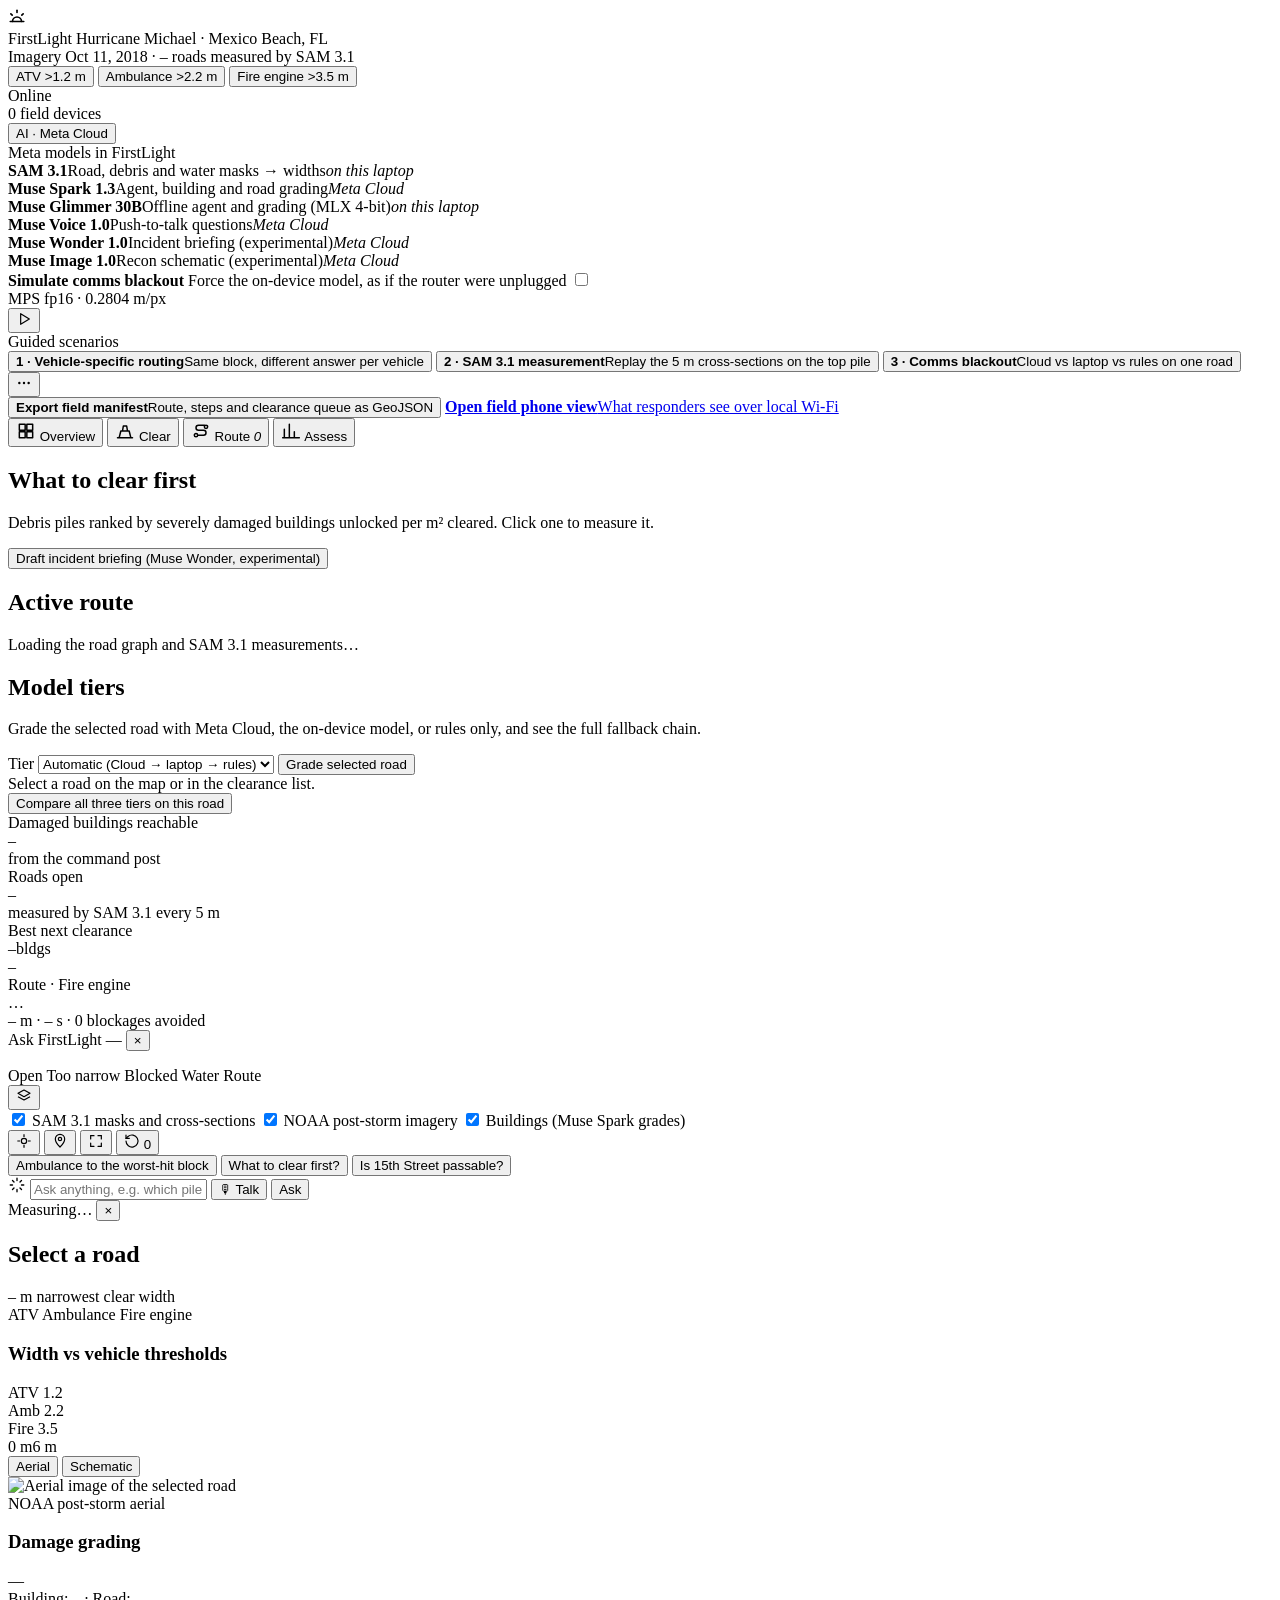
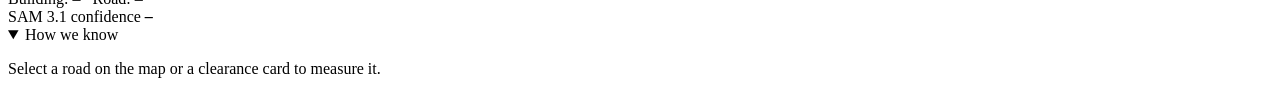
==== ui/index.html @ e76038e6 "feat(ui): redesign commander dashboard and field view" ====
<!DOCTYPE html>
<html lang="en">
<head>
  <meta charset="UTF-8" />
  <meta name="viewport" content="width=device-width, initial-scale=1.0" />
  <title>FirstLight · Commander</title>
  <link rel="stylesheet" href="/vendor/leaflet.css" />
  <link rel="stylesheet" href="/style.css" />
</head>
<body>
  <!-- Top bar: brand, vehicle, live status, AI tier (opens the Meta models panel), demo + more menus -->
  <header class="topbar">
    <div class="brand">
      <div class="brand-mark" aria-hidden="true">
        <svg width="18" height="18" viewBox="0 0 24 24" fill="none" stroke="currentColor" stroke-width="2.2" stroke-linecap="round"><path d="M3 18h18"/><path d="M6 18a6 6 0 0 1 12 0"/><path d="M12 6V3"/><path d="M5.6 9.6 3.8 7.8"/><path d="M18.4 9.6l1.8-1.8"/></svg>
      </div>
      <div class="brand-text">
        <span class="brand-name">FirstLight</span>
        <span class="brand-sub" id="aoi-label">Hurricane Michael · Mexico Beach, FL</span>
      </div>
      <span class="divider" aria-hidden="true"></span>
      <span class="brand-meta" id="brand-meta">Imagery Oct 11, 2018 · <span id="roads-measured">–</span> roads measured by SAM 3.1</span>
    </div>

    <div class="segmented vehicle-selector" role="group" aria-label="Vehicle">
      <button type="button" class="vehicle-btn" data-vehicle="atv" id="btn-vehicle-atv">
        <span class="v-name">ATV</span> <span class="v-thresh">&gt;1.2 m</span>
      </button>
      <button type="button" class="vehicle-btn" data-vehicle="ambulance" id="btn-vehicle-ambulance">
        <span class="v-name">Ambulance</span> <span class="v-thresh">&gt;2.2 m</span>
      </button>
      <button type="button" class="vehicle-btn active" data-vehicle="fire_engine" id="btn-vehicle-fire_engine">
        <span class="v-name">Fire engine</span> <span class="v-thresh">&gt;3.5 m</span>
      </button>
    </div>

    <div class="topbar-right">
      <div class="pill" id="network-status-pill" title="Internet uplink and local Wi-Fi status">
        <span class="status-dot online" id="network-status-dot"></span>
        <span id="network-status-text">Online</span>
      </div>
      <div class="pill" id="field-link-pill" title="Field phones following this dispatch over local Wi-Fi">
        <span class="status-dot" id="field-link-dot"></span>
        <span id="field-link-text">0 field devices</span>
      </div>

      <div class="menu-wrap">
        <button type="button" class="pill pill-ai" id="vlm-tier-badge" aria-haspopup="true" aria-expanded="false"
                data-menu="models-menu" title="Which Meta model is answering; click for all models">AI · Meta Cloud</button>
        <div class="popover popover-wide hidden" id="models-menu" role="dialog" aria-label="Meta models">
          <div class="popover-head">
            <span>Meta models in FirstLight</span>
            <span class="muted" id="warmup-status"></span>
          </div>
          <div class="model-list" id="meta-models-badges">
            <div class="meta-model-chip" data-model="sam-3.1" id="chip-sam-3-1">
              <strong>SAM 3.1</strong><span class="chip-role">Road, debris and water masks → widths</span><em class="chip-sub">on this laptop</em>
            </div>
            <div class="meta-model-chip" data-model="muse-spark-1.3" id="chip-muse-spark">
              <strong>Muse Spark 1.3</strong><span class="chip-role">Agent, building and road grading</span><em class="chip-sub">Meta Cloud</em>
            </div>
            <div class="meta-model-chip" data-model="open-weight-mlx-4bit" id="chip-edge-mlx">
              <strong>Muse Glimmer 30B</strong><span class="chip-role">Offline agent and grading (MLX 4-bit)</span><em class="chip-sub">on this laptop</em>
            </div>
            <div class="meta-model-chip" data-model="muse-voice-transcribe-1.0" id="chip-muse-voice">
              <strong>Muse Voice 1.0</strong><span class="chip-role">Push-to-talk questions</span><em class="chip-sub">Meta Cloud</em>
            </div>
            <div class="meta-model-chip" data-model="muse-wonder-1.0" id="chip-muse-wonder">
              <strong>Muse Wonder 1.0</strong><span class="chip-role">Incident briefing (experimental)</span><em class="chip-sub">Meta Cloud</em>
            </div>
            <div class="meta-model-chip" data-model="muse-image-1.0" id="chip-muse-image">
              <strong>Muse Image 1.0</strong><span class="chip-role">Recon schematic (experimental)</span><em class="chip-sub">Meta Cloud</em>
            </div>
          </div>
          <label class="switch-row" for="toggle-comms-blackout" title="Skip Meta Cloud and answer with the on-device model">
            <span>
              <strong>Simulate comms blackout</strong>
              <span class="muted">Force the on-device model, as if the router were unplugged</span>
            </span>
            <span class="switch"><input type="checkbox" id="toggle-comms-blackout" /><span class="switch-track"></span></span>
          </label>
          <div class="popover-foot muted" id="hw-status-badge">MPS fp16 · 0.2804 m/px</div>
        </div>
      </div>

      <div class="menu-wrap">
        <button type="button" class="icon-btn" aria-haspopup="true" aria-expanded="false" data-menu="demo-menu"
                aria-label="Demo scenarios" title="Demo scenarios">
          <svg width="16" height="16" viewBox="0 0 24 24" fill="none" stroke="currentColor" stroke-width="1.8" stroke-linejoin="round"><path d="M7 4v16l13-8z"/></svg>
        </button>
        <div class="popover hidden" id="demo-menu" role="menu" aria-label="Demo scenarios">
          <div class="popover-head"><span>Guided scenarios</span></div>
          <div class="demo-scenarios-bar" id="demo-scenarios-bar">
            <button type="button" class="menu-item demo-scenario-btn" id="btn-scenario-1" data-scenario="1">
              <strong>1 · Vehicle-specific routing</strong><span class="muted">Same block, different answer per vehicle</span>
            </button>
            <button type="button" class="menu-item demo-scenario-btn" id="btn-scenario-2" data-scenario="2">
              <strong>2 · SAM 3.1 measurement</strong><span class="muted">Replay the 5 m cross-sections on the top pile</span>
            </button>
            <button type="button" class="menu-item demo-scenario-btn" id="btn-scenario-3" data-scenario="3">
              <strong>3 · Comms blackout</strong><span class="muted">Cloud vs laptop vs rules on one road</span>
            </button>
          </div>
        </div>
      </div>

      <div class="menu-wrap">
        <button type="button" class="icon-btn" aria-haspopup="true" aria-expanded="false" data-menu="more-menu"
                aria-label="More" title="More">
          <svg width="16" height="16" viewBox="0 0 24 24" fill="currentColor"><circle cx="5" cy="12" r="1.8"/><circle cx="12" cy="12" r="1.8"/><circle cx="19" cy="12" r="1.8"/></svg>
        </button>
        <div class="popover hidden" id="more-menu" role="menu" aria-label="More">
          <button type="button" class="menu-item" id="btn-export-manifest">
            <strong>Export field manifest</strong><span class="muted">Route, steps and clearance queue as GeoJSON</span>
          </button>
          <a class="menu-item" href="/field" target="_blank" rel="noopener">
            <strong>Open field phone view</strong><span class="muted">What responders see over local Wi-Fi</span>
          </a>
        </div>
      </div>
    </div>
  </header>

  <div class="shell">
    <!-- Left rail: map overview plus the three working panels -->
    <nav class="rail" aria-label="Panels">
      <button type="button" class="rail-btn panel-tab active" data-tab="overview" id="tab-btn-overview">
        <svg width="20" height="20" viewBox="0 0 24 24" fill="none" stroke="currentColor" stroke-width="1.8" stroke-linejoin="round"><path d="M4 4h7v7H4zM13 4h7v7h-7zM4 13h7v7H4zM13 13h7v7h-7z"/></svg>
        <span>Overview</span>
      </button>
      <button type="button" class="rail-btn panel-tab" data-tab="roi" id="tab-btn-roi">
        <svg width="20" height="20" viewBox="0 0 24 24" fill="none" stroke="currentColor" stroke-width="1.8" stroke-linecap="round" stroke-linejoin="round"><path d="M3 20h18M5 20l2-8h10l2 8M9 12l1-6h4l1 6"/></svg>
        <span>Clear</span>
      </button>
      <button type="button" class="rail-btn panel-tab" data-tab="steps" id="tab-btn-steps">
        <svg width="20" height="20" viewBox="0 0 24 24" fill="none" stroke="currentColor" stroke-width="1.8" stroke-linecap="round" stroke-linejoin="round"><path d="M6 19a2 2 0 1 0 0-4 2 2 0 0 0 0 4zM18 9a2 2 0 1 0 0-4 2 2 0 0 0 0 4zM8 17h7a3 3 0 0 0 0-6H9a3 3 0 0 1 0-6h7"/></svg>
        <span>Route <em class="rail-count" id="steps-count">0</em></span>
      </button>
      <button type="button" class="rail-btn panel-tab" data-tab="assess" id="tab-btn-assess">
        <svg width="20" height="20" viewBox="0 0 24 24" fill="none" stroke="currentColor" stroke-width="1.8" stroke-linecap="round"><path d="M4 20V10M10 20V4M16 20v-7M22 20H2"/></svg>
        <span>Assess</span>
      </button>
    </nav>

    <!-- Drawer for the Clear / Route / Assess panels (hidden on Overview) -->
    <aside class="drawer hidden" id="drawer" aria-label="Panel">
      <div class="tab-content" id="tab-overview"></div>

      <div class="tab-content" id="tab-roi">
        <div class="drawer-head">
          <h2>What to clear first</h2>
          <p class="muted">Debris piles ranked by severely damaged buildings unlocked per m² cleared. Click one to measure it.</p>
        </div>
        <div class="roi-list" id="roi-queue-list"></div>
        <div class="wonder-briefing-bar">
          <button type="button" class="btn btn-ghost" id="btn-wonder-briefing">Draft incident briefing (Muse Wonder, experimental)</button>
          <div class="wonder-briefing-box hidden" id="wonder-briefing-box"></div>
        </div>
      </div>

      <div class="tab-content" id="tab-steps">
        <div class="drawer-head">
          <h2>Active route</h2>
          <p class="muted" id="route-rationale-text">Loading the road graph and SAM 3.1 measurements…</p>
        </div>
        <div class="route-compare" id="multi-class-comparison"></div>
        <div class="steps-list" id="route-steps-list"></div>
      </div>

      <div class="tab-content" id="tab-assess">
        <div class="drawer-head">
          <h2>Model tiers</h2>
          <p class="muted">Grade the selected road with Meta Cloud, the on-device model, or rules only, and see the full fallback chain.</p>
        </div>
        <div class="vlm-controls">
          <label for="select-failover-mode" class="field-label">Tier</label>
          <select id="select-failover-mode" class="select">
            <option value="auto">Automatic (Cloud → laptop → rules)</option>
            <option value="force_mlx">On-device Muse Glimmer only</option>
            <option value="force_deterministic">Rules only (no model)</option>
            <option value="force_cloud">Meta Cloud only</option>
          </select>
          <button type="button" class="btn btn-primary" id="btn-run-assess">Grade selected road</button>
        </div>
        <div class="assess-card" id="assess-result-box">Select a road on the map or in the clearance list.</div>
        <div class="benchmark-dock-section">
          <button type="button" class="btn btn-ghost" id="btn-benchmark-tiers">Compare all three tiers on this road</button>
          <div class="benchmark-tiers-box hidden" id="benchmark-tiers-box"></div>
        </div>
      </div>
    </aside>

    <!-- Full-bleed map stage -->
    <main class="stage">
      <div id="map" class="map-canvas" aria-label="Mexico Beach map"></div>

      <section class="kpis" aria-label="Situation">
        <div class="kpi" id="kpi-reach">
          <span class="kpi-label">Damaged buildings reachable</span>
          <div class="kpi-value"><span class="num warn" id="kpi-reach-val">–</span><span class="of" id="kpi-reach-of"></span></div>
          <span class="kpi-sub" id="kpi-reach-sub">from the command post</span>
        </div>
        <div class="kpi" id="kpi-roads">
          <span class="kpi-label" id="kpi-roads-label">Roads open</span>
          <div class="kpi-value"><span class="num" id="kpi-roads-val">–</span><span class="of" id="kpi-roads-of"></span></div>
          <span class="kpi-sub">measured by SAM 3.1 every 5 m</span>
        </div>
        <div class="kpi" id="kpi-clear">
          <span class="kpi-label">Best next clearance</span>
          <div class="kpi-value"><span class="num ok" id="kpi-clear-val">–</span><span class="of">bldgs</span></div>
          <span class="kpi-sub" id="kpi-clear-sub">–</span>
        </div>
        <!-- Active route summary -->
        <div class="kpi kpi-route route-banner" id="route-banner">
          <span class="kpi-label">Route · <span id="route-class-label">Fire engine</span></span>
          <div class="kpi-value"><span class="num" id="route-status-val">…</span></div>
          <span class="kpi-sub"><span id="route-distance-val">– m</span> · <span id="route-eta-val">– s</span> · <span id="route-detours-val">0</span> blockages avoided</span>
        </div>
      </section>

      <div class="toast unlocked-impact-banner hidden" id="unlocked-impact-banner" role="status" aria-live="polite">
        <span class="toast-dot" aria-hidden="true"></span>
        <span id="unlocked-impact-text"></span>
      </div>
      <div class="caliper-scan-readout hidden" id="caliper-scan-readout" role="status" aria-live="polite"></div>

      <!-- Ask FirstLight answer panel -->
      <aside class="agent-panel hidden" id="agent-panel" aria-live="polite" aria-label="Ask FirstLight answer">
        <div class="agent-panel-head">
          <span class="agent-title">Ask FirstLight</span>
          <span class="agent-tier" id="agent-tier">—</span>
          <button type="button" class="icon-btn small" id="agent-close" aria-label="Close">×</button>
        </div>
        <div class="agent-body">
          <div class="agent-question" id="agent-question"></div>
          <ol class="agent-steps" id="agent-steps"></ol>
          <div class="agent-answer" id="agent-answer"></div>
        </div>
        <div class="agent-verify" id="agent-verify"></div>
      </aside>

      <!-- Legend -->
      <div class="legend" aria-label="Legend">
        <span class="legend-item"><i class="sw sw-open"></i>Open</span>
        <span class="legend-item"><i class="sw sw-narrow"></i>Too narrow</span>
        <span class="legend-item"><i class="sw sw-blocked"></i>Blocked</span>
        <span class="legend-item"><i class="sw sw-water"></i>Water</span>
        <span class="legend-item"><i class="sw sw-route"></i>Route</span>
      </div>

      <!-- Map tools (zoom control is added here by Leaflet's bottom-right corner) -->
      <div class="map-tools" aria-label="Map tools">
        <div class="menu-wrap">
          <button type="button" class="tool-btn" data-menu="layers-menu" aria-haspopup="true" aria-expanded="false" aria-label="Map layers" title="Map layers">
            <svg width="16" height="16" viewBox="0 0 24 24" fill="none" stroke="currentColor" stroke-width="1.8" stroke-linejoin="round"><path d="M12 3l9 5-9 5-9-5z"/><path d="M3 13l9 5 9-5"/></svg>
          </button>
          <div class="popover popover-up hidden" id="layers-menu" role="dialog" aria-label="Map layers">
            <label class="check-row"><input type="checkbox" id="toggle-caliper-rays" checked /> SAM 3.1 masks and cross-sections</label>
            <label class="check-row"><input type="checkbox" id="toggle-raster" checked /> NOAA post-storm imagery</label>
            <label class="check-row"><input type="checkbox" id="toggle-buildings" checked /> Buildings (Muse Spark grades)</label>
          </div>
        </div>
        <button type="button" class="tool-btn" id="btn-pick-origin" title="Set route start: then click the map" aria-label="Set route start">
          <svg width="16" height="16" viewBox="0 0 24 24" fill="none" stroke="currentColor" stroke-width="1.8"><circle cx="12" cy="12" r="4"/><path d="M12 2v4M12 18v4M2 12h4M18 12h4"/></svg>
        </button>
        <button type="button" class="tool-btn" id="btn-pick-dest" title="Set route destination: then click the map" aria-label="Set route destination">
          <svg width="16" height="16" viewBox="0 0 24 24" fill="none" stroke="currentColor" stroke-width="1.8" stroke-linejoin="round"><path d="M12 21s-7-6.5-7-12a7 7 0 0 1 14 0c0 5.5-7 12-7 12z"/><circle cx="12" cy="9" r="2.5"/></svg>
        </button>
        <button type="button" class="tool-btn" id="btn-fit-aoi" title="Fit the road network" aria-label="Fit the road network">
          <svg width="16" height="16" viewBox="0 0 24 24" fill="none" stroke="currentColor" stroke-width="1.8" stroke-linecap="round"><path d="M4 9V4h5M20 9V4h-5M4 15v5h5M20 15v5h-5"/></svg>
        </button>
        <button type="button" class="tool-btn tool-reset" id="btn-reset-sim" title="Undo all simulated clearances" aria-label="Undo simulated clearances">
          <svg width="16" height="16" viewBox="0 0 24 24" fill="none" stroke="currentColor" stroke-width="1.8" stroke-linecap="round"><path d="M3 12a9 9 0 1 0 3-6.7L3 8"/><path d="M3 3v5h5"/></svg>
          <span class="tool-badge" id="cleared-count">0</span>
        </button>
      </div>

      <!-- Ask FirstLight command bar -->
      <section class="command" id="agent-bar" aria-label="Ask FirstLight">
        <div class="agent-suggestions">
          <button type="button" class="agent-chip" data-q="Get an ambulance to the worst-hit block">Ambulance to the worst-hit block</button>
          <button type="button" class="agent-chip" data-q="Which debris pile should we clear first for fire engines?">What to clear first?</button>
          <button type="button" class="agent-chip" data-q="Is 15th Street passable for an ambulance?">Is 15th Street passable?</button>
        </div>
        <form class="agent-form" id="agent-form" autocomplete="off">
          <svg class="agent-spark" width="18" height="18" viewBox="0 0 24 24" fill="none" stroke="currentColor" stroke-width="1.8" stroke-linecap="round" aria-hidden="true"><path d="M12 3v3M12 18v3M3 12h3M18 12h3M6 6l2 2M16 16l2 2M6 18l2-2M16 8l2-2"/></svg>
          <input type="text" id="agent-input" class="agent-input" maxlength="500"
                 placeholder="Ask anything, e.g. which pile should we clear first?" aria-label="Ask FirstLight" />
          <span class="agent-voice-status" id="agent-voice-status" aria-live="polite"></span>
          <button type="button" class="btn btn-mic agent-mic-btn" id="agent-mic-btn" aria-pressed="false"
                  title="Push to talk: speak your question (Muse Voice Transcribe)">&#x1F399; Talk</button>
          <button type="submit" class="btn btn-primary agent-ask-btn" id="agent-ask-btn">Ask</button>
        </form>
      </section>
    </main>

    <!-- Road inspector (opens when a road or clearance card is selected) -->
    <aside class="inspector inspector-dock hidden" id="corridor-inspector-dock" aria-label="Road inspector">
      <div class="insp-head">
        <div class="insp-head-row">
          <span class="chip" id="inspector-status-chip">Measuring…</span>
          <button type="button" class="icon-btn small" id="inspector-close" aria-label="Close road inspector">×</button>
        </div>
        <h2 class="insp-road-name" id="inspector-road-name">Select a road</h2>
        <div class="insp-width">
          <span class="insp-width-val" id="gauge-measured-span-label">– m</span>
          <span class="muted">narrowest clear width</span>
        </div>
        <div class="gauge-badges-row" id="gauge-vehicle-badges">
          <span class="gauge-v-badge" id="gauge-badge-atv">ATV</span>
          <span class="gauge-v-badge" id="gauge-badge-ambulance">Ambulance</span>
          <span class="gauge-v-badge" id="gauge-badge-fire_engine">Fire engine</span>
        </div>
      </div>

      <section class="insp-section caliper-gauge-card" id="caliper-threshold-gauge">
        <div class="section-title"><h3>Width vs vehicle thresholds</h3><span class="muted insp-caliper-reading" id="inspector-caliper-reading"></span></div>
        <div class="gauge-track">
          <div class="gauge-fill" id="caliper-gauge-fill" style="width: 0%;"></div>
          <div class="gauge-marker" style="left: 20%;" title="ATV needs 1.2 m"><span class="marker-line"></span><span class="marker-tag">ATV 1.2</span></div>
          <div class="gauge-marker" style="left: 36.67%;" title="Ambulance needs 2.2 m"><span class="marker-line"></span><span class="marker-tag">Amb 2.2</span></div>
          <div class="gauge-marker" style="left: 58.33%;" title="Fire engine needs 3.5 m"><span class="marker-line"></span><span class="marker-tag">Fire 3.5</span></div>
        </div>
        <div class="gauge-scale"><span>0 m</span><span>6 m</span></div>
      </section>

      <section class="insp-section">
        <div class="crop-frame">
          <div class="segmented small crop-mode-tabs" role="group" aria-label="Image">
            <button type="button" class="crop-tab-btn active" id="btn-view-crop" data-view="crop">Aerial</button>
            <button type="button" class="crop-tab-btn" id="btn-view-schematic" data-view="schematic">Schematic</button>
          </div>
          <img id="inspector-crop-img" src="/api/raster-preview.png" alt="Aerial image of the selected road" />
          <div class="crop-caption" id="inspector-crop-caption">NOAA post-storm aerial</div>
        </div>
      </section>

      <section class="insp-section">
        <div class="section-title"><h3>Damage grading</h3><span class="chip chip-ai inspector-tier-pill" id="inspector-tier-pill">—</span></div>
        <div class="kv" id="inspector-severity-row">Building: – · Road: –</div>
        <div class="kv muted" id="inspector-latency-row"></div>
        <div class="kv insp-conf-row" id="inspector-sam-conf-row">
          <span>SAM 3.1 confidence <strong id="inspector-sam-conf-val">–</strong></span>
          <span class="drone-recon-badge" id="inspector-drone-recon-badge"></span>
        </div>
        <details class="how" open>
          <summary>How we know</summary>
          <p class="inspector-rationale" id="inspector-rationale-text">Select a road on the map or a clearance card to measure it.</p>
        </details>
      </section>
    </aside>
  </div>

  <script src="/vendor/leaflet.js"></script>
  <script src="/app.js"></script>
</body>
</html>
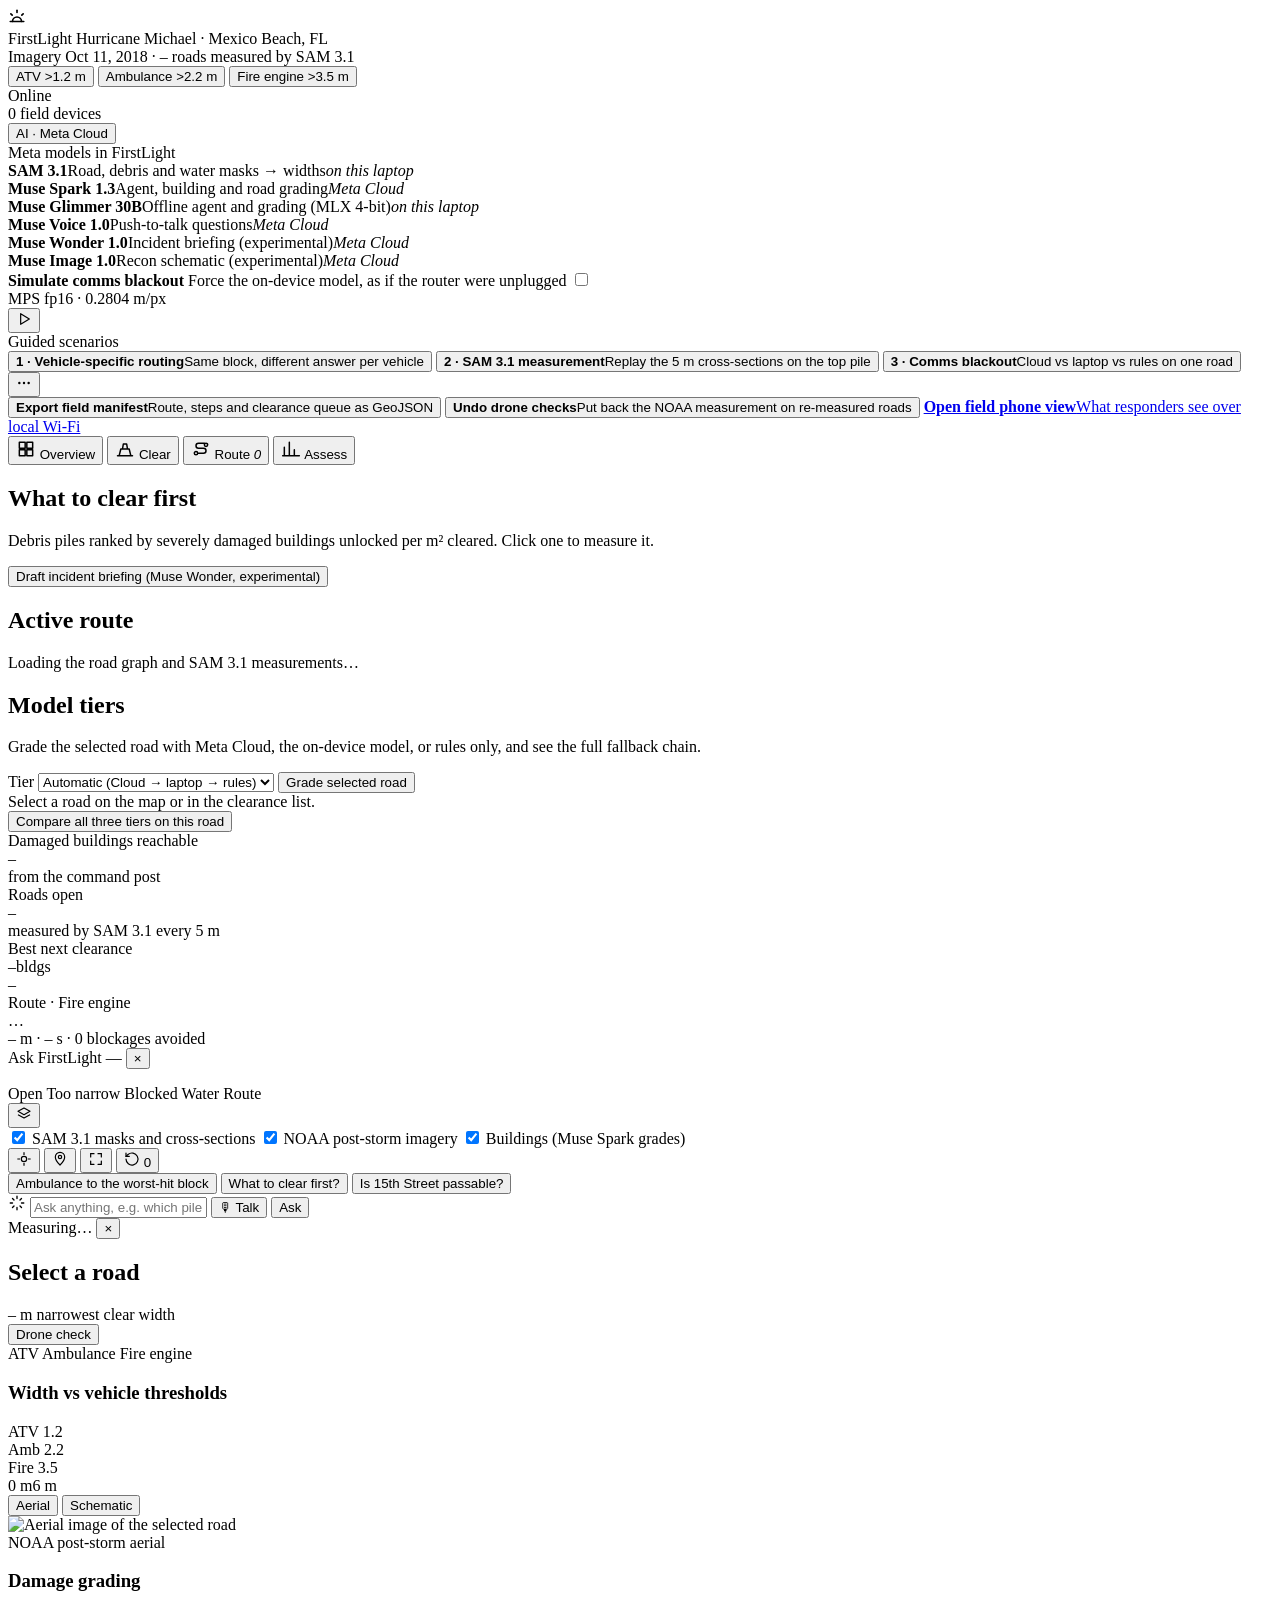
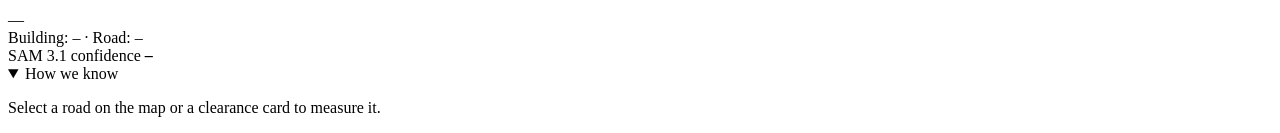
==== commit 5eab7ef9: "feat(drone): re-measure flagged roads on CRASAR drone imagery" ====
--- a/ui/index.html
+++ b/ui/index.html
@@ -113,6 +113,9 @@
           <button type="button" class="menu-item" id="btn-export-manifest">
             <strong>Export field manifest</strong><span class="muted">Route, steps and clearance queue as GeoJSON</span>
           </button>
+          <button type="button" class="menu-item" id="btn-drone-reset">
+            <strong>Undo drone checks</strong><span class="muted">Put back the NOAA measurement on re-measured roads</span>
+          </button>
           <a class="menu-item" href="/field" target="_blank" rel="noopener">
             <strong>Open field phone view</strong><span class="muted">What responders see over local Wi-Fi</span>
           </a>
@@ -306,6 +309,11 @@
           <span class="insp-width-val" id="gauge-measured-span-label">– m</span>
           <span class="muted">narrowest clear width</span>
         </div>
+        <div class="drone-row hidden" id="drone-row">
+          <button type="button" class="btn btn-drone" id="btn-drone-check"
+                  title="Re-measure this road with SAM 3.1 on drone imagery (CRASAR, Oct 13–14, 2018)">Drone check</button>
+          <span class="drone-source" id="drone-source"></span>
+        </div>
         <div class="gauge-badges-row" id="gauge-vehicle-badges">
           <span class="gauge-v-badge" id="gauge-badge-atv">ATV</span>
           <span class="gauge-v-badge" id="gauge-badge-ambulance">Ambulance</span>
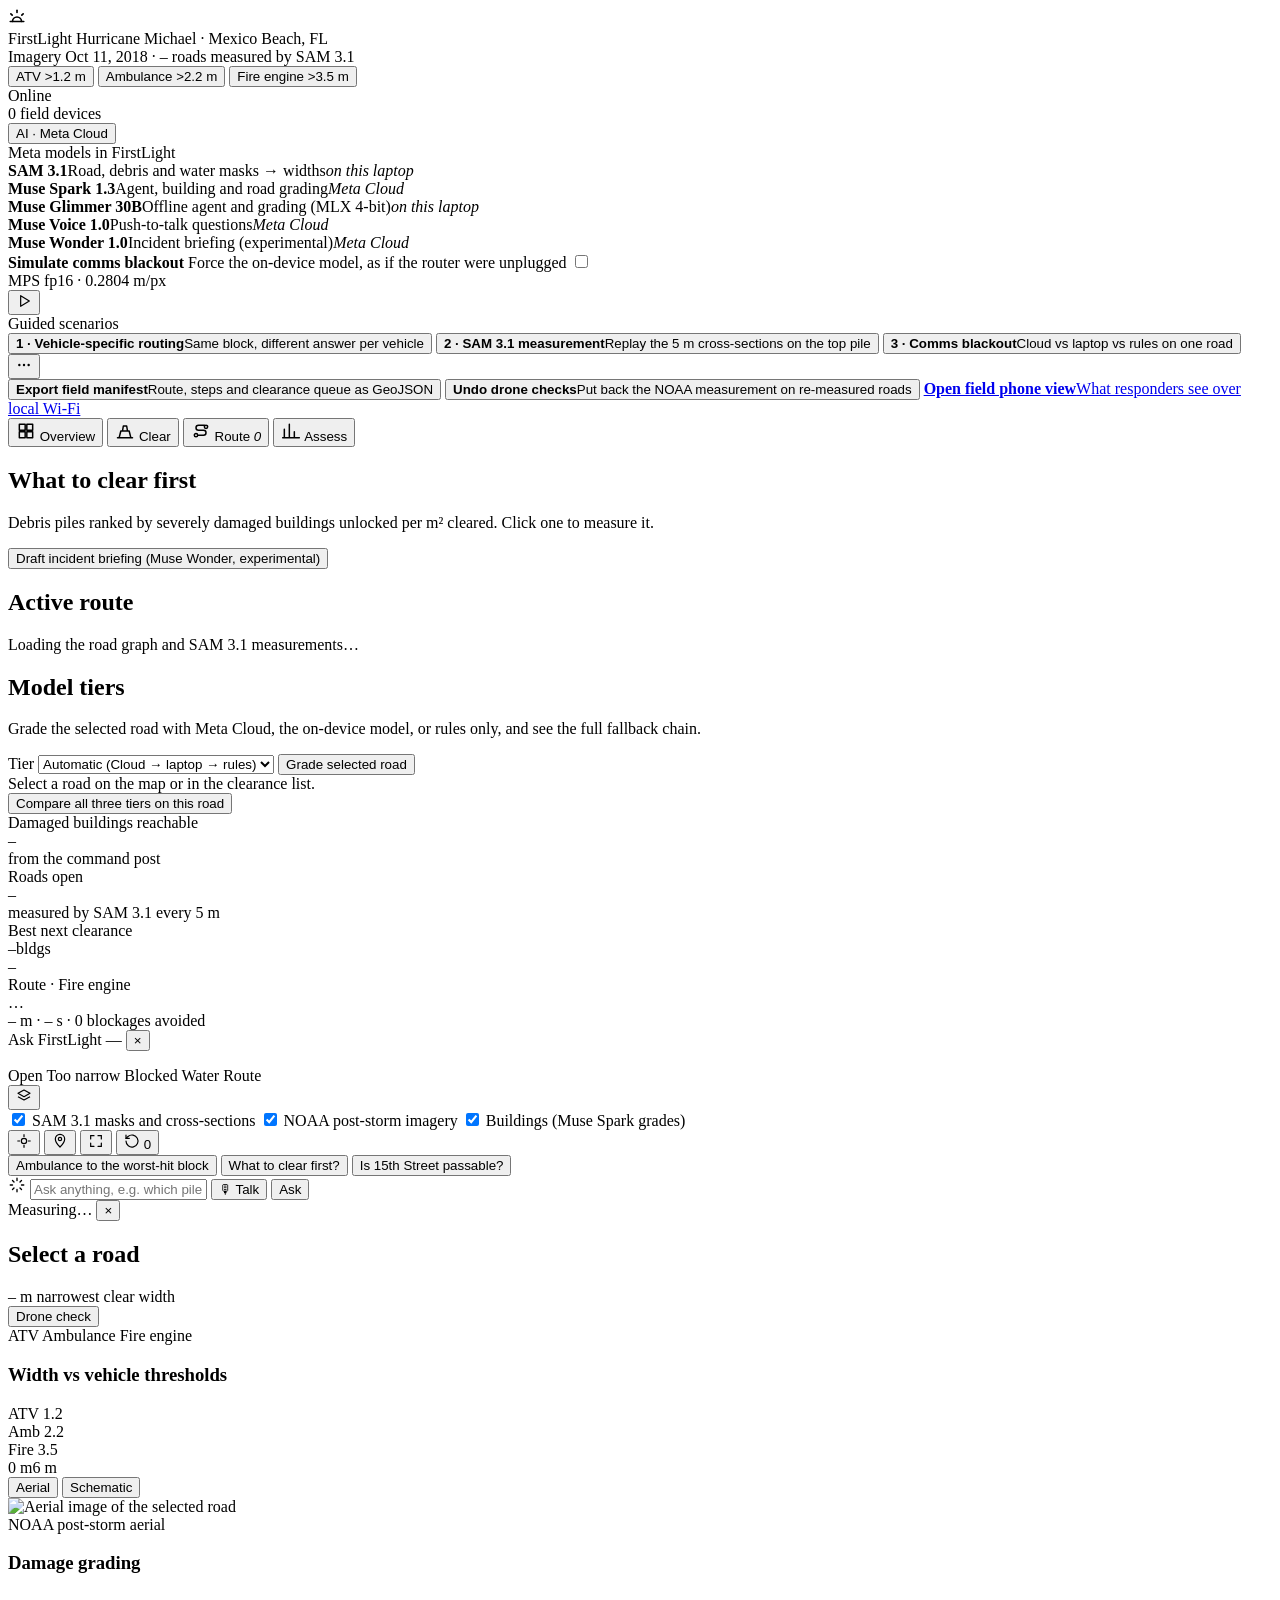
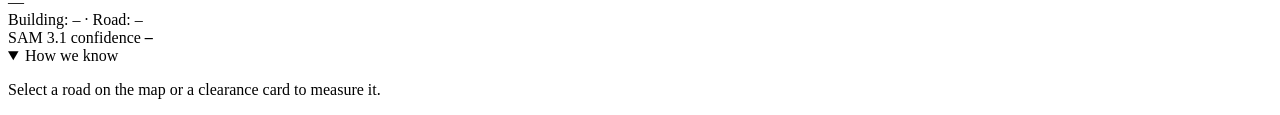
==== commit 6eb805cf: "feat(ui): show measured SAM 3.1 cross-sections in the schematic view" ====
--- a/ui/index.html
+++ b/ui/index.html
@@ -68,9 +68,6 @@
             <div class="meta-model-chip" data-model="muse-wonder-1.0" id="chip-muse-wonder">
               <strong>Muse Wonder 1.0</strong><span class="chip-role">Incident briefing (experimental)</span><em class="chip-sub">Meta Cloud</em>
             </div>
-            <div class="meta-model-chip" data-model="muse-image-1.0" id="chip-muse-image">
-              <strong>Muse Image 1.0</strong><span class="chip-role">Recon schematic (experimental)</span><em class="chip-sub">Meta Cloud</em>
-            </div>
           </div>
           <label class="switch-row" for="toggle-comms-blackout" title="Skip Meta Cloud and answer with the on-device model">
             <span>
@@ -336,7 +333,7 @@
         <div class="crop-frame">
           <div class="segmented small crop-mode-tabs" role="group" aria-label="Image">
             <button type="button" class="crop-tab-btn active" id="btn-view-crop" data-view="crop">Aerial</button>
-            <button type="button" class="crop-tab-btn" id="btn-view-schematic" data-view="schematic">Schematic</button>
+            <button type="button" class="crop-tab-btn" id="btn-view-schematic" data-view="schematic" title="SAM 3.1 cross-sections drawn on the image they were measured from">Schematic</button>
           </div>
           <img id="inspector-crop-img" src="/api/raster-preview.png" alt="Aerial image of the selected road" />
           <div class="crop-caption" id="inspector-crop-caption">NOAA post-storm aerial</div>
@@ -360,6 +357,7 @@
   </div>
 
   <script src="/vendor/leaflet.js"></script>
+  <script src="/ui/street-labels.js"></script>
   <script src="/app.js"></script>
 </body>
 </html>
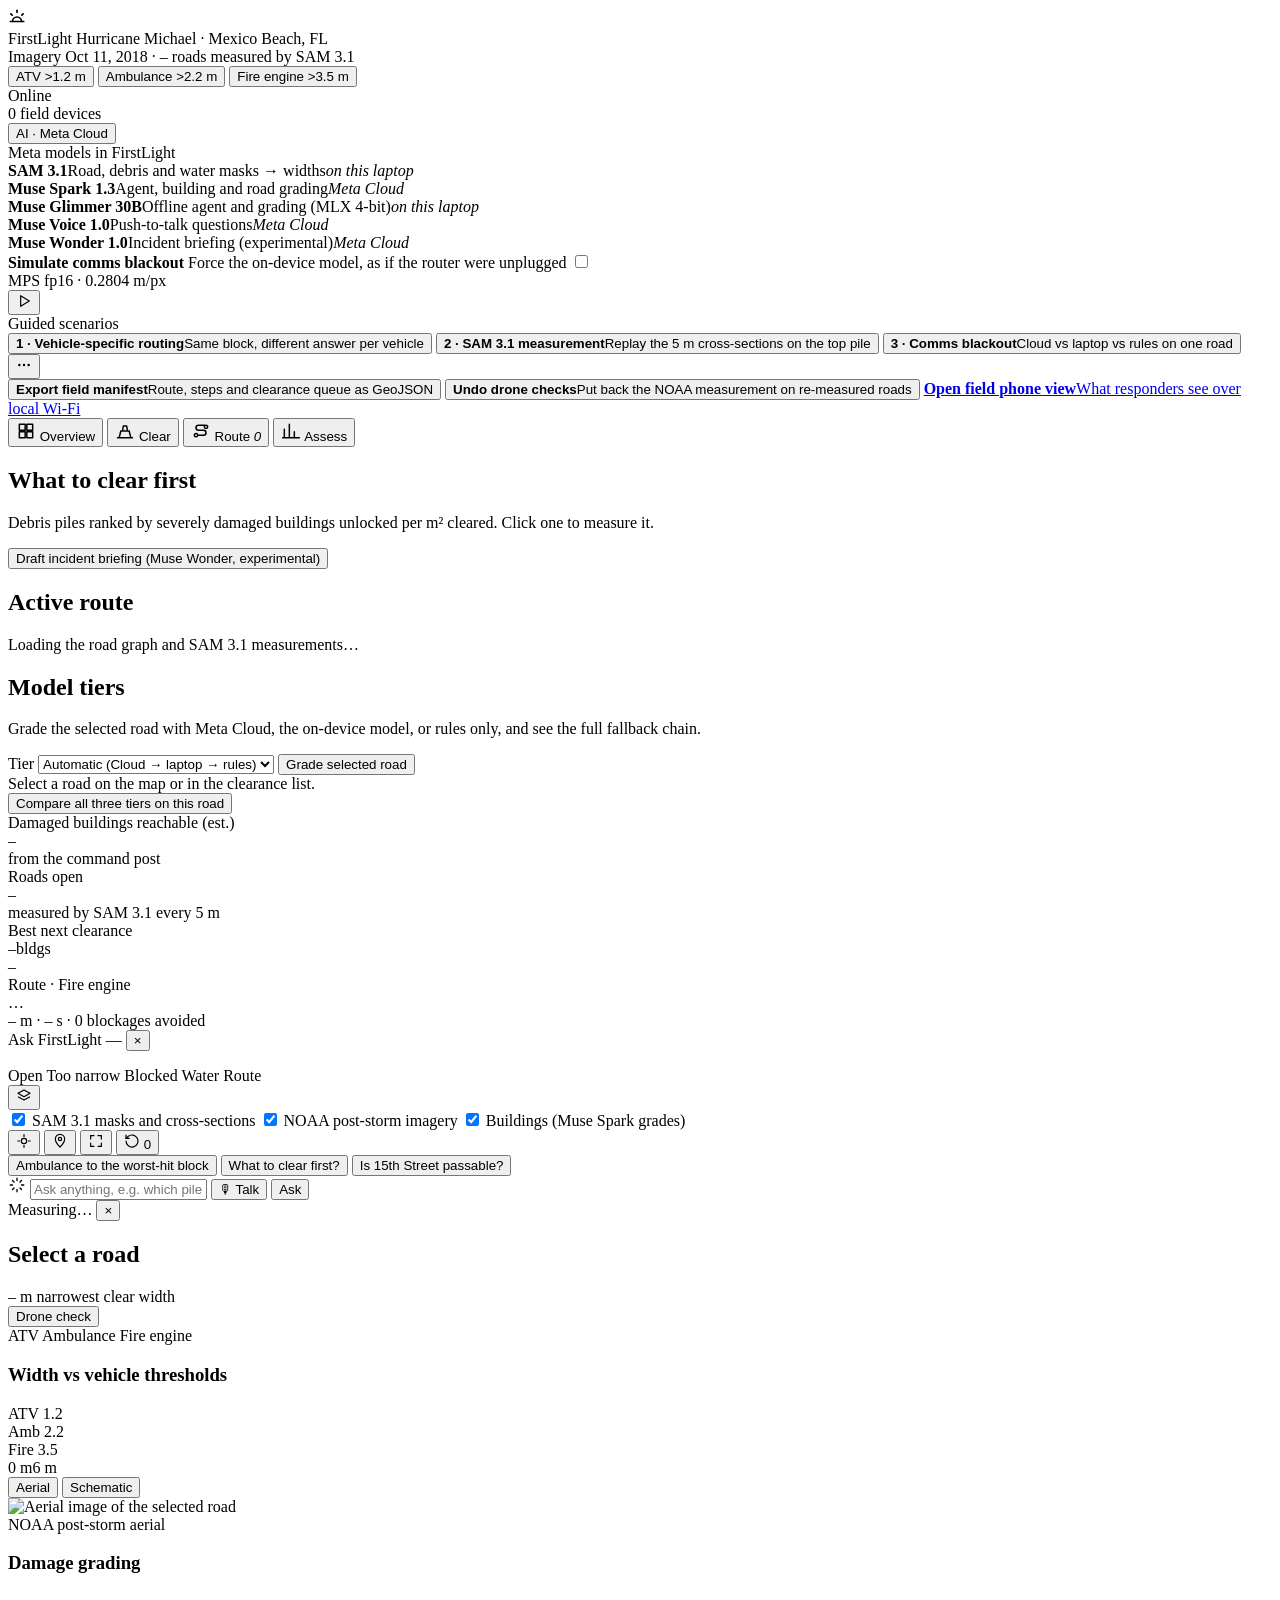
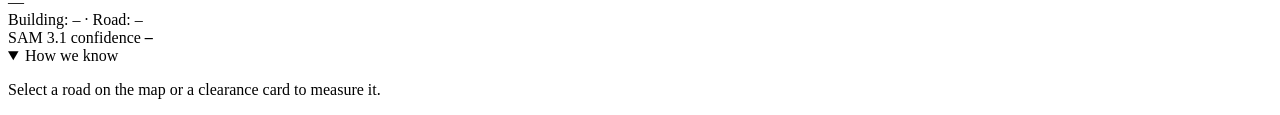
==== commit 1de2ccfe: "fix(ui): label simulated clearances, recorded drone data and damage estimates" ====
--- a/ui/index.html
+++ b/ui/index.html
@@ -196,7 +196,7 @@
 
       <section class="kpis" aria-label="Situation">
         <div class="kpi" id="kpi-reach">
-          <span class="kpi-label">Damaged buildings reachable</span>
+          <span class="kpi-label" title="Buildings Muse Spark grades major damage or destroyed: model estimates, to prioritise checks, not confirmed damage">Damaged buildings reachable (est.)</span>
           <div class="kpi-value"><span class="num warn" id="kpi-reach-val">–</span><span class="of" id="kpi-reach-of"></span></div>
           <span class="kpi-sub" id="kpi-reach-sub">from the command post</span>
         </div>
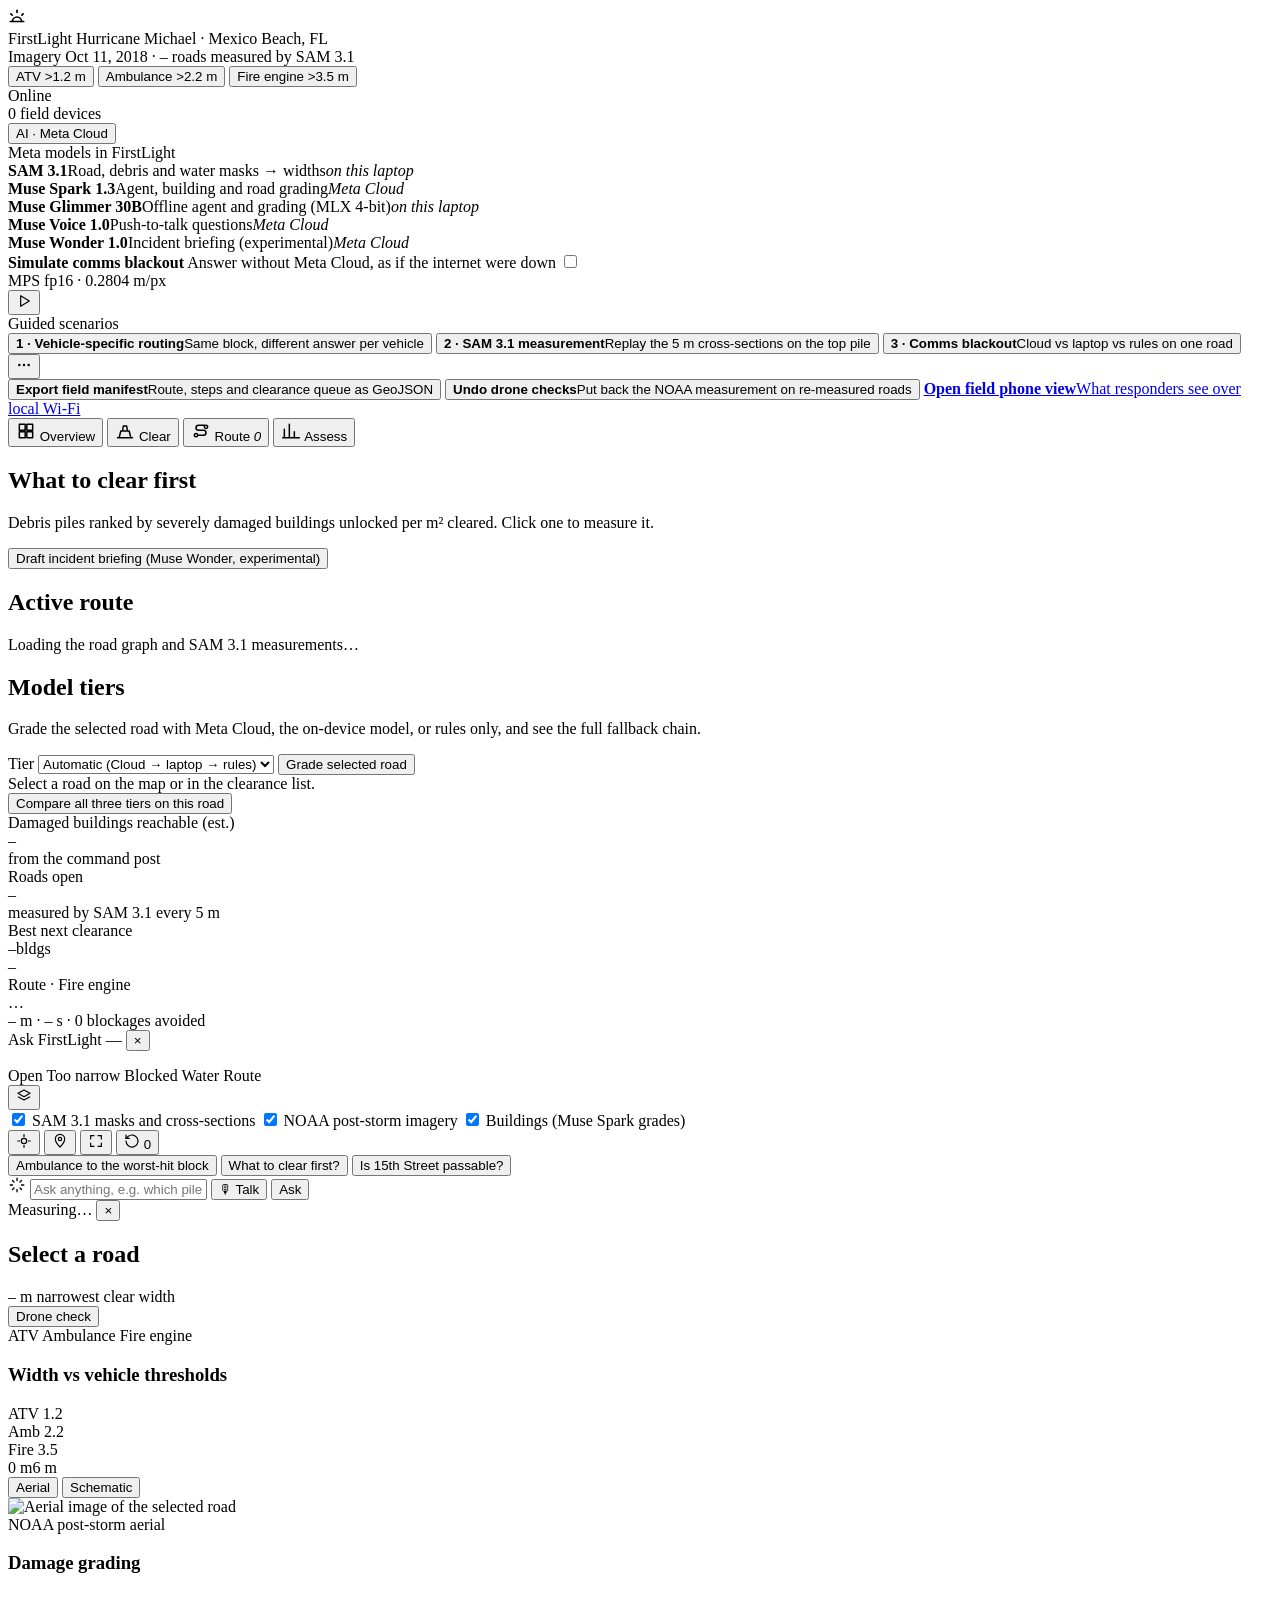
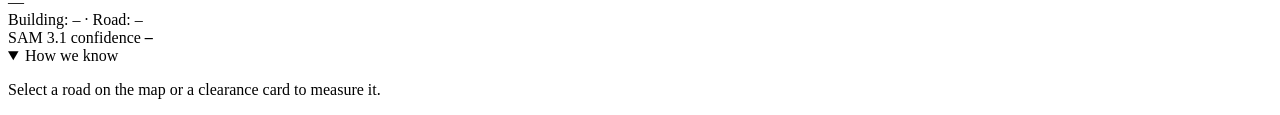
==== commit 64b6c273: "fix(ui): keep the network pill to connectivity only" ====
--- a/ui/index.html
+++ b/ui/index.html
@@ -69,10 +69,10 @@
               <strong>Muse Wonder 1.0</strong><span class="chip-role">Incident briefing (experimental)</span><em class="chip-sub">Meta Cloud</em>
             </div>
           </div>
-          <label class="switch-row" for="toggle-comms-blackout" title="Skip Meta Cloud and answer with the on-device model">
+          <label class="switch-row" for="toggle-comms-blackout" title="Skip Meta Cloud: the laptop model answers if installed, otherwise rules and measurements">
             <span>
               <strong>Simulate comms blackout</strong>
-              <span class="muted">Force the on-device model, as if the router were unplugged</span>
+              <span class="muted">Answer without Meta Cloud, as if the internet were down</span>
             </span>
             <span class="switch"><input type="checkbox" id="toggle-comms-blackout" /><span class="switch-track"></span></span>
           </label>
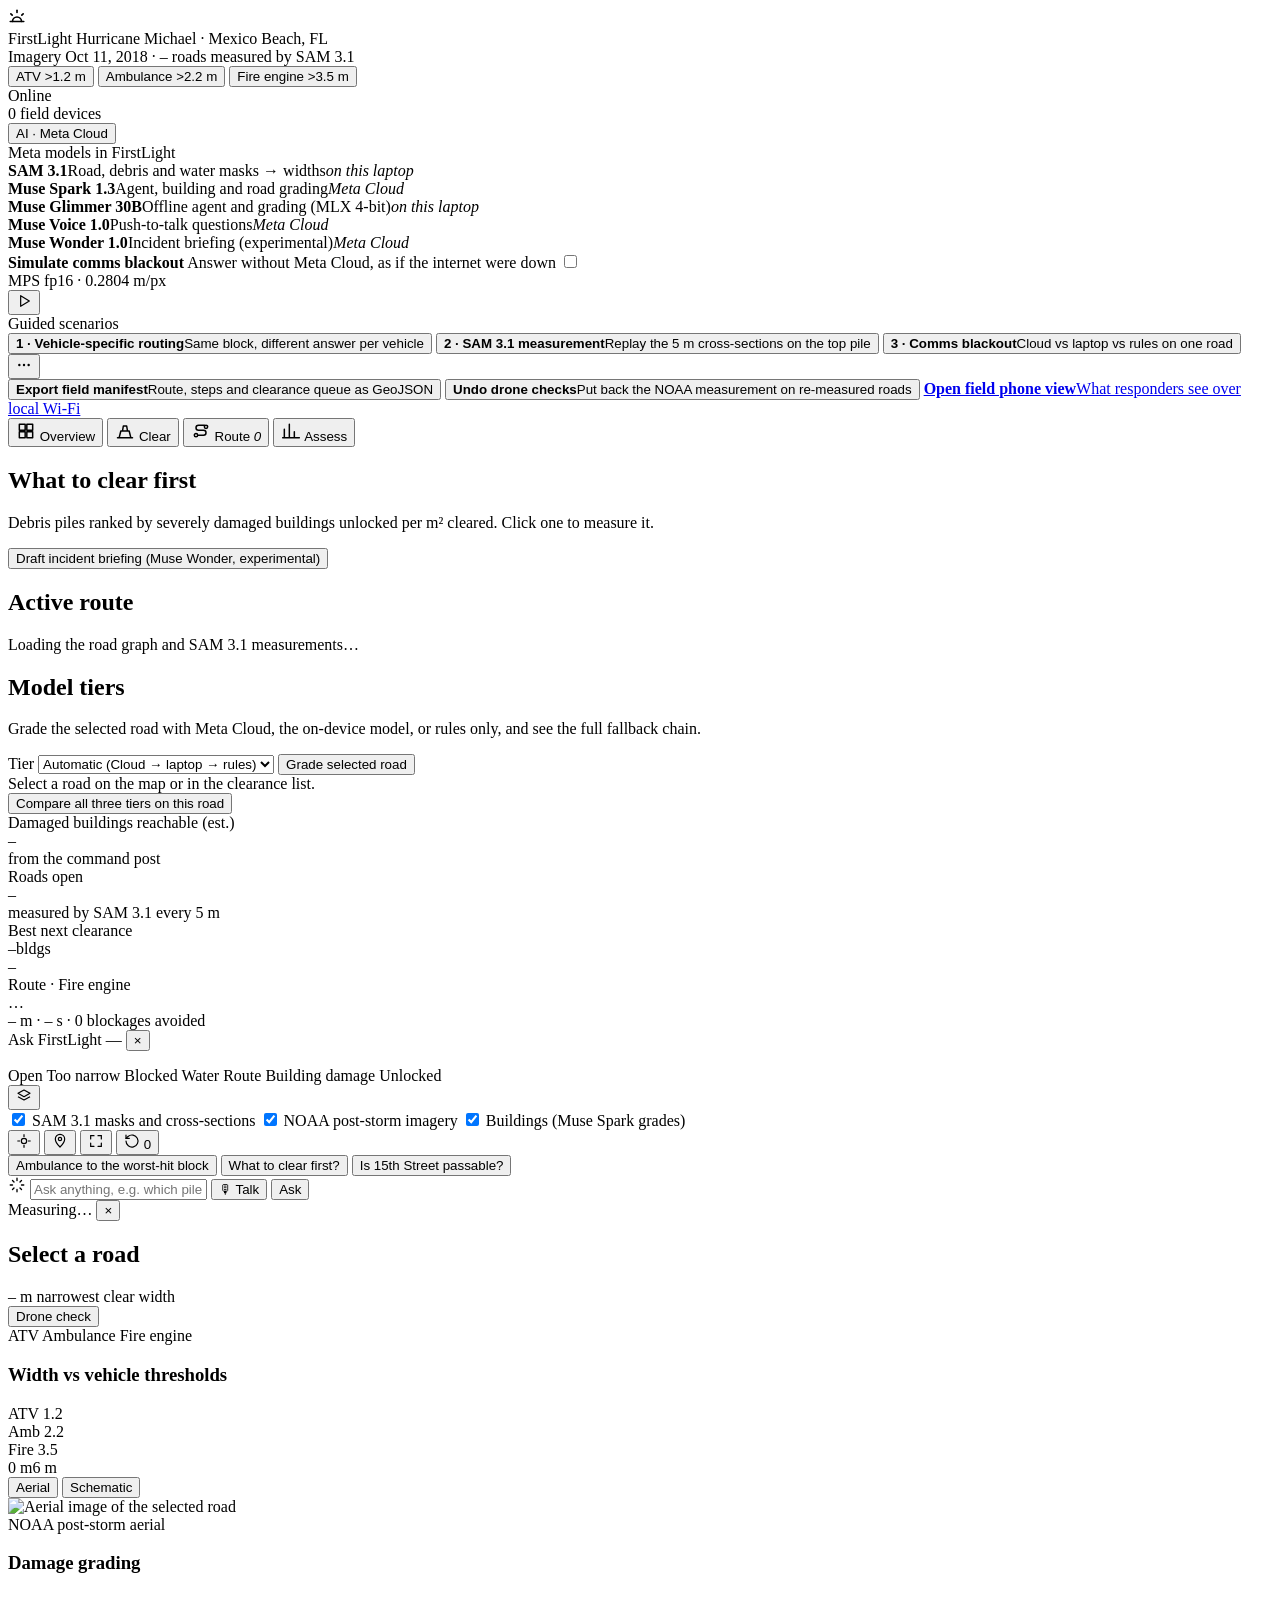
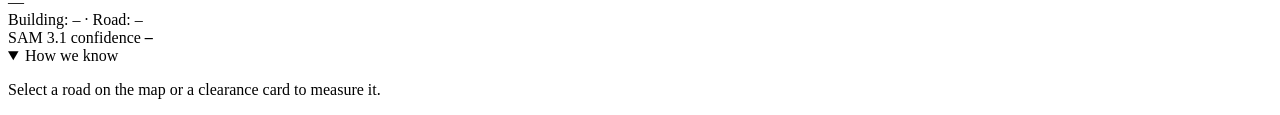
==== commit ef8e883e: "feat(ui): make the route the strongest line on the map" ====
--- a/ui/index.html
+++ b/ui/index.html
@@ -246,6 +246,8 @@
         <span class="legend-item"><i class="sw sw-blocked"></i>Blocked</span>
         <span class="legend-item"><i class="sw sw-water"></i>Water</span>
         <span class="legend-item"><i class="sw sw-route"></i>Route</span>
+        <span class="legend-item"><i class="sw sw-building"></i>Building damage</span>
+        <span class="legend-item"><i class="sw sw-unlocked"></i>Unlocked</span>
       </div>
 
       <!-- Map tools (zoom control is added here by Leaflet's bottom-right corner) -->
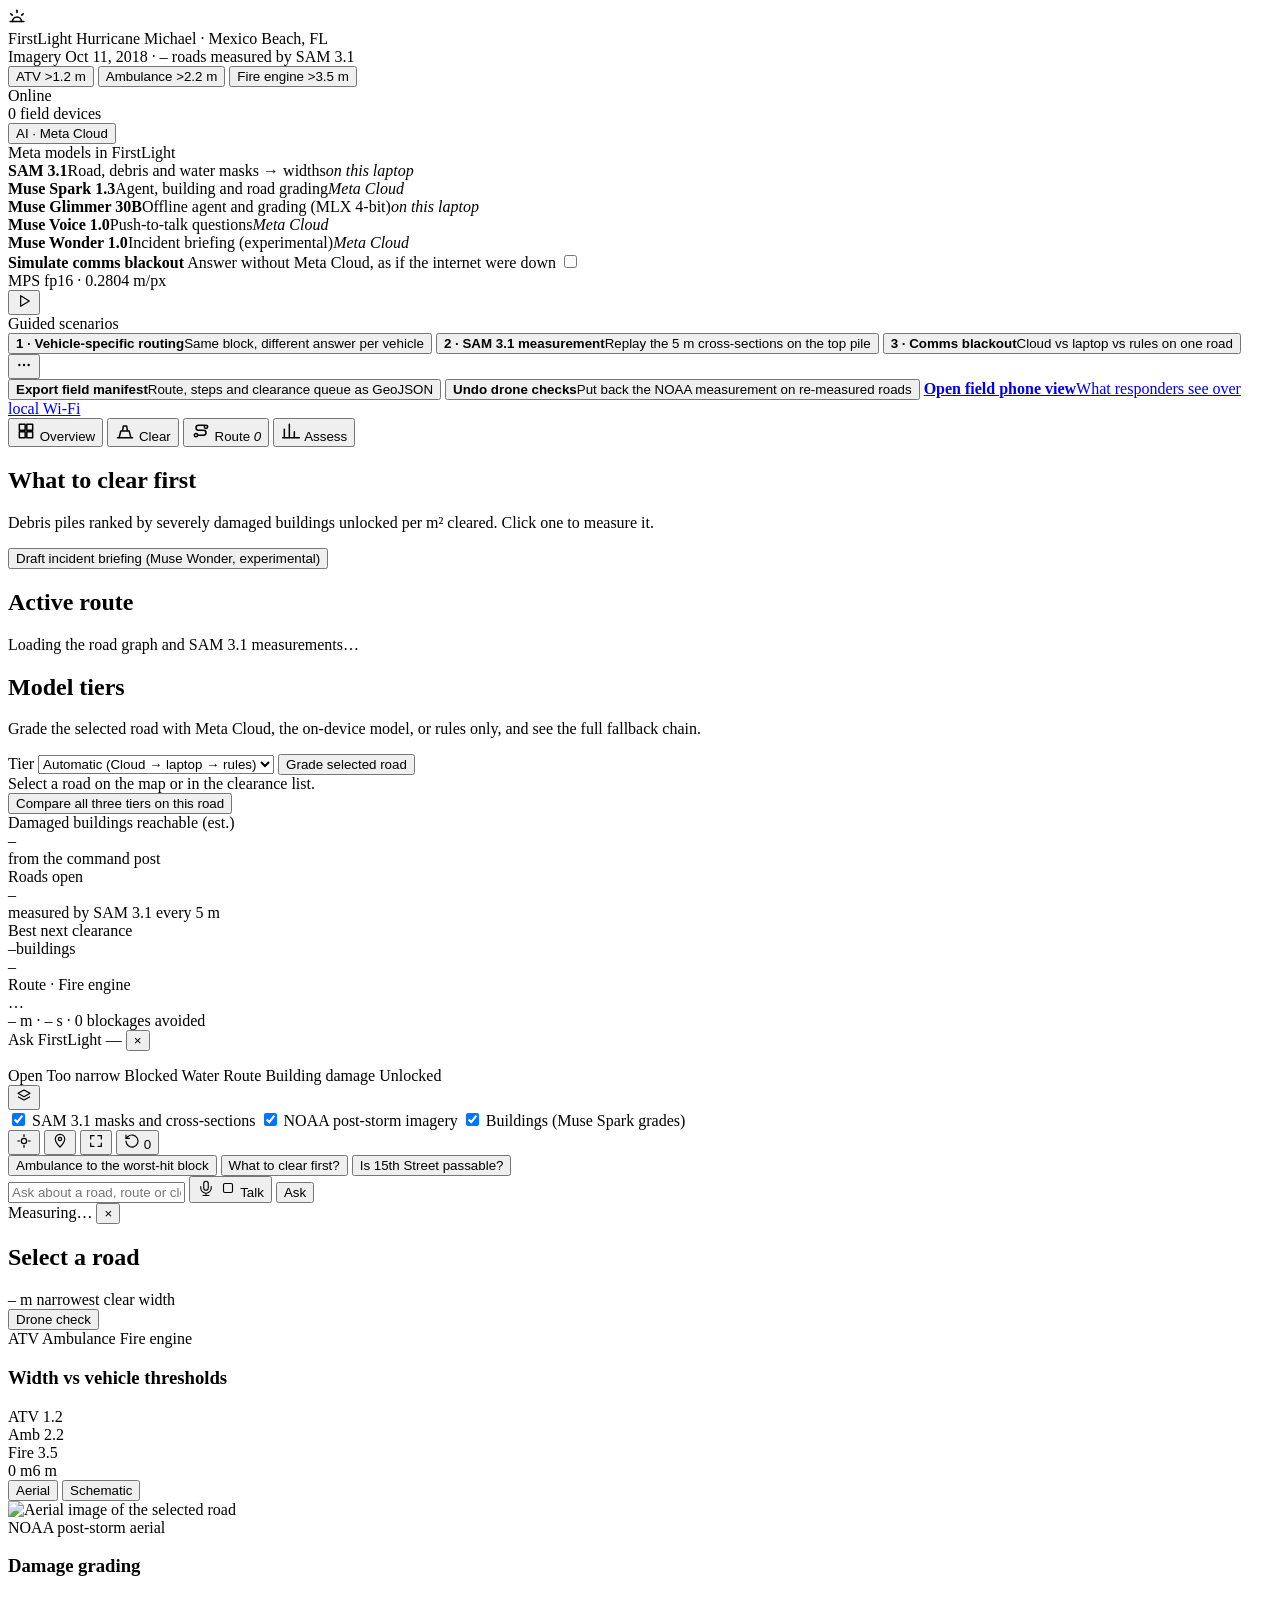
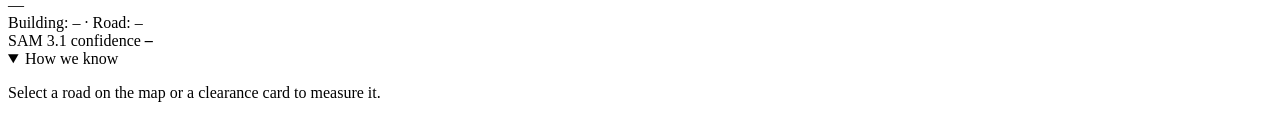
==== commit fac6bc25: "feat(ui): calmer dashboard and field view styling" ====
--- a/ui/index.html
+++ b/ui/index.html
@@ -195,20 +195,22 @@
       <div id="map" class="map-canvas" aria-label="Mexico Beach map"></div>
 
       <section class="kpis" aria-label="Situation">
-        <div class="kpi" id="kpi-reach">
-          <span class="kpi-label" title="Buildings Muse Spark grades major damage or destroyed: model estimates, to prioritise checks, not confirmed damage">Damaged buildings reachable (est.)</span>
-          <div class="kpi-value"><span class="num warn" id="kpi-reach-val">–</span><span class="of" id="kpi-reach-of"></span></div>
-          <span class="kpi-sub" id="kpi-reach-sub">from the command post</span>
-        </div>
-        <div class="kpi" id="kpi-roads">
-          <span class="kpi-label" id="kpi-roads-label">Roads open</span>
-          <div class="kpi-value"><span class="num" id="kpi-roads-val">–</span><span class="of" id="kpi-roads-of"></span></div>
-          <span class="kpi-sub">measured by SAM 3.1 every 5 m</span>
-        </div>
-        <div class="kpi" id="kpi-clear">
-          <span class="kpi-label">Best next clearance</span>
-          <div class="kpi-value"><span class="num ok" id="kpi-clear-val">–</span><span class="of">bldgs</span></div>
-          <span class="kpi-sub" id="kpi-clear-sub">–</span>
+        <div class="kpi-strip">
+          <div class="kpi" id="kpi-reach">
+            <span class="kpi-label" title="Buildings Muse Spark grades major damage or destroyed: model estimates, to prioritise checks, not confirmed damage">Damaged buildings reachable (est.)</span>
+            <div class="kpi-value"><span class="num" id="kpi-reach-val">–</span><span class="of" id="kpi-reach-of"></span></div>
+            <span class="kpi-sub" id="kpi-reach-sub">from the command post</span>
+          </div>
+          <div class="kpi" id="kpi-roads">
+            <span class="kpi-label" id="kpi-roads-label">Roads open</span>
+            <div class="kpi-value"><span class="num" id="kpi-roads-val">–</span><span class="of" id="kpi-roads-of"></span></div>
+            <span class="kpi-sub">measured by SAM 3.1 every 5 m</span>
+          </div>
+          <div class="kpi" id="kpi-clear">
+            <span class="kpi-label">Best next clearance</span>
+            <div class="kpi-value"><span class="num ok" id="kpi-clear-val">–</span><span class="of">buildings</span></div>
+            <span class="kpi-sub" id="kpi-clear-sub">–</span>
+          </div>
         </div>
         <!-- Active route summary -->
         <div class="kpi kpi-route route-banner" id="route-banner">
@@ -285,12 +287,15 @@
           <button type="button" class="agent-chip" data-q="Is 15th Street passable for an ambulance?">Is 15th Street passable?</button>
         </div>
         <form class="agent-form" id="agent-form" autocomplete="off">
-          <svg class="agent-spark" width="18" height="18" viewBox="0 0 24 24" fill="none" stroke="currentColor" stroke-width="1.8" stroke-linecap="round" aria-hidden="true"><path d="M12 3v3M12 18v3M3 12h3M18 12h3M6 6l2 2M16 16l2 2M6 18l2-2M16 8l2-2"/></svg>
           <input type="text" id="agent-input" class="agent-input" maxlength="500"
-                 placeholder="Ask anything, e.g. which pile should we clear first?" aria-label="Ask FirstLight" />
+                 placeholder="Ask about a road, route or clearance" aria-label="Ask FirstLight" />
           <span class="agent-voice-status" id="agent-voice-status" aria-live="polite"></span>
           <button type="button" class="btn btn-mic agent-mic-btn" id="agent-mic-btn" aria-pressed="false"
-                  title="Push to talk: speak your question (Muse Voice Transcribe)">&#x1F399; Talk</button>
+                  title="Push to talk: speak your question (Muse Voice Transcribe)">
+            <svg class="agent-mic-icon" width="18" height="18" viewBox="0 0 24 24" fill="none" stroke="currentColor" stroke-width="1.5" stroke-linecap="round" aria-hidden="true"><rect x="9" y="3" width="6" height="12" rx="3"/><path d="M5 10v2a7 7 0 0 0 14 0v-2M12 19v3M8 22h8"/></svg>
+            <svg class="agent-mic-stop" width="18" height="18" viewBox="0 0 24 24" fill="none" stroke="currentColor" stroke-width="1.5" aria-hidden="true"><rect x="6" y="6" width="12" height="12" rx="2"/></svg>
+            <span id="agent-mic-label">Talk</span>
+          </button>
           <button type="submit" class="btn btn-primary agent-ask-btn" id="agent-ask-btn">Ask</button>
         </form>
       </section>
